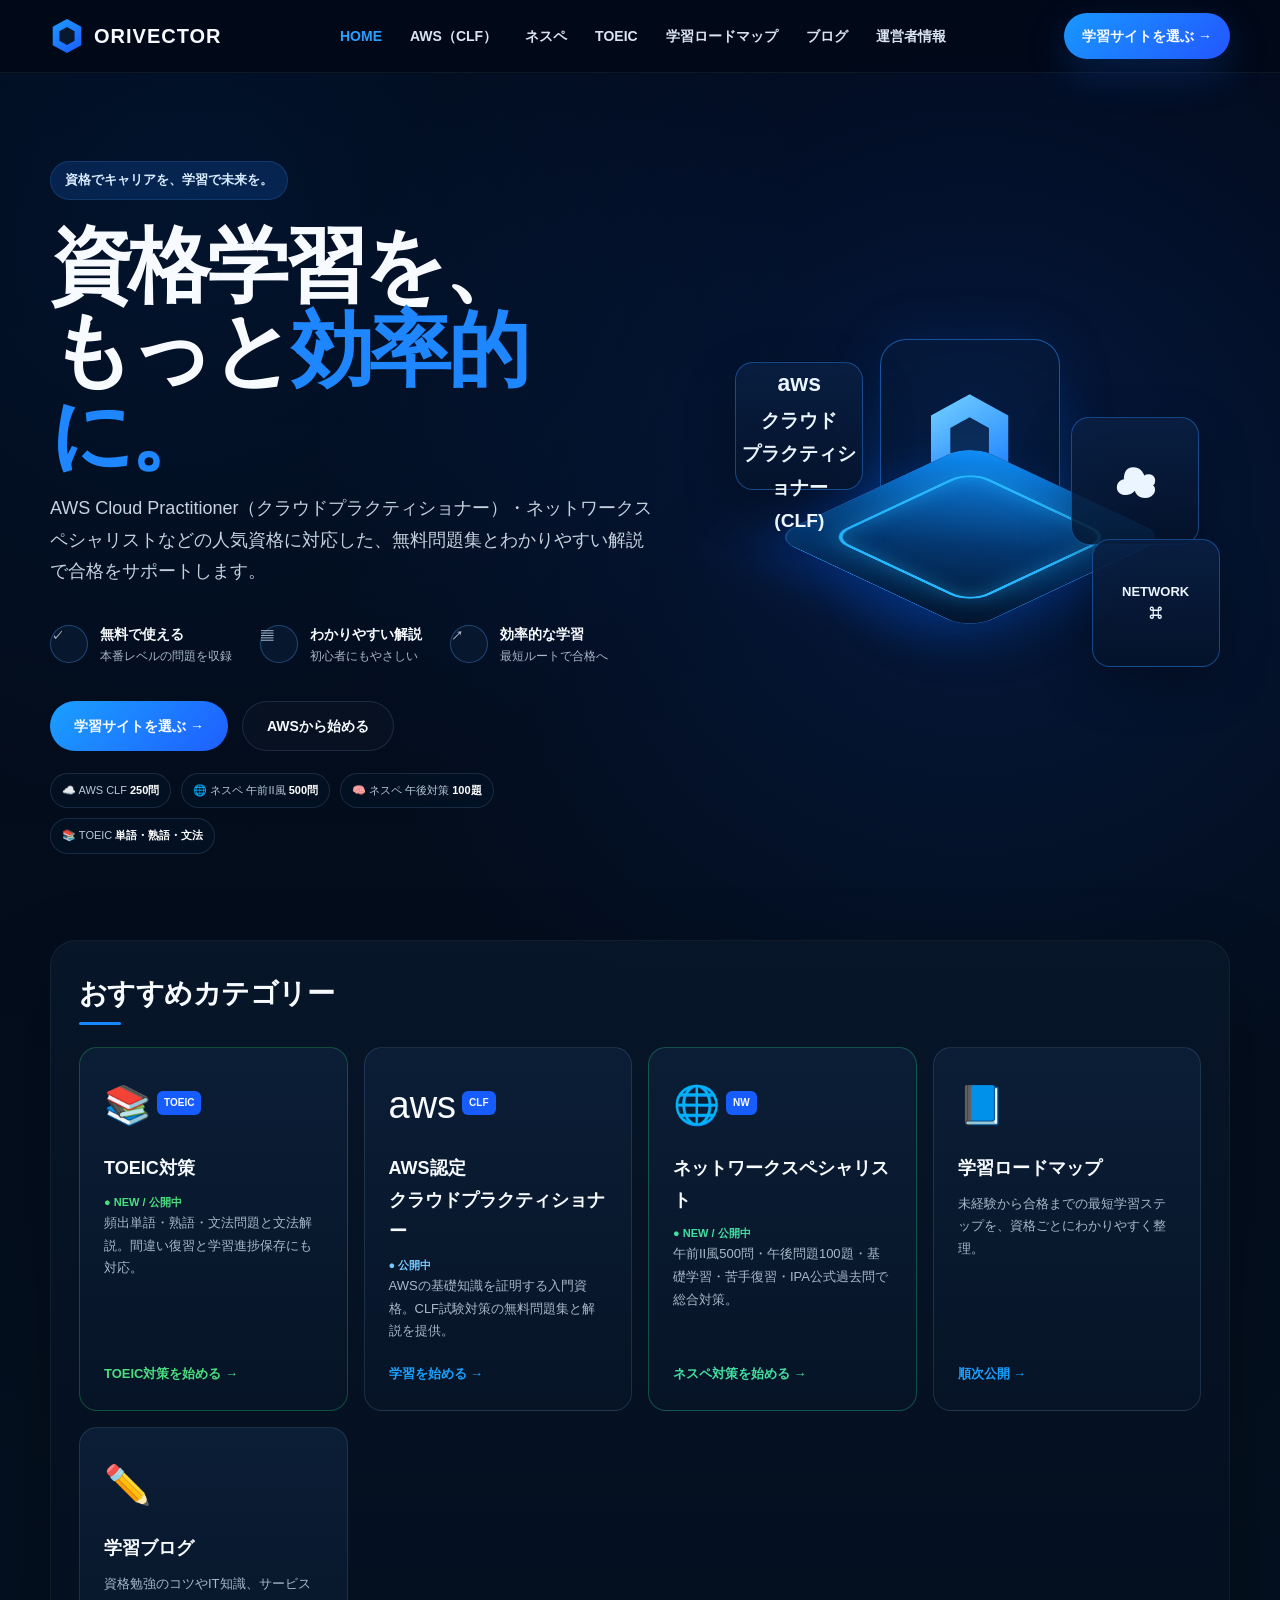
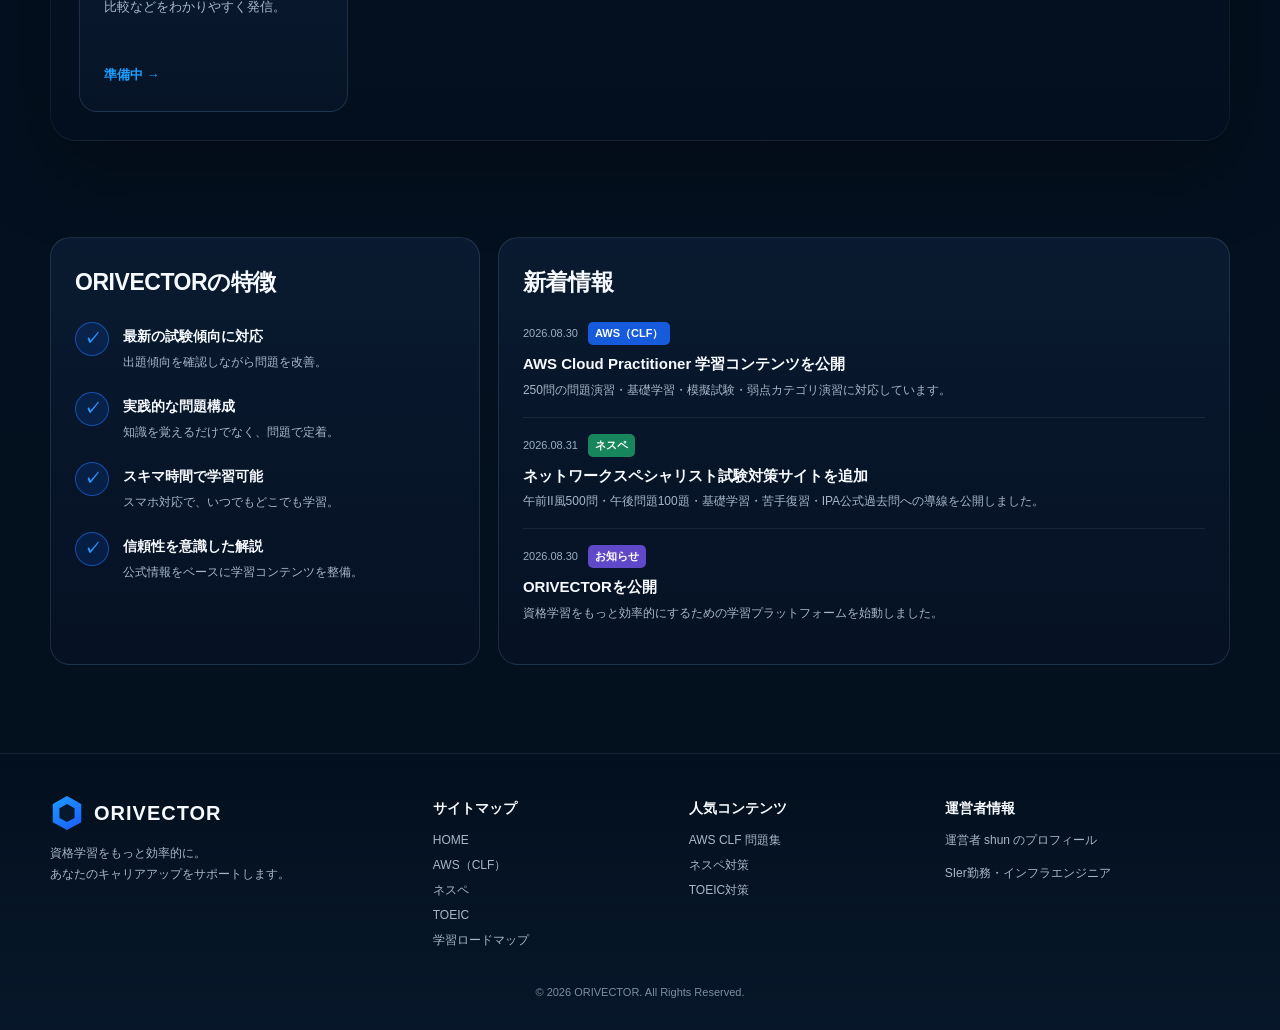
==== index.html @ beb5a583 "Link operator profile from site top" ====
<!doctype html>
<html lang="ja">
<head>
<script async src="https://pagead2.googlesyndication.com/pagead/js/adsbygoogle.js?client=ca-pub-1712701486247077" crossorigin="anonymous"></script>
  <meta charset="utf-8">
  <meta name="viewport" content="width=device-width, initial-scale=1">
  <meta name='impact-site-verification' value='28af85ef-9382-48ad-ba12-db7d2229e88a'>

  <title>ORIVECTOR｜AWS・ネスペ・TOEICの無料問題集・資格学習</title>
  <meta name="description" content="ORIVECTOR（オリベクター）は、AWS Cloud Practitioner、ネットワークスペシャリスト（ネスペ）、TOEICを無料問題集・基礎解説・復習機能で学べる資格学習サイトです。">
  <link rel="canonical" href="https://orivector.jp/">
  <meta name="robots" content="index,follow,max-image-preview:large">
  <meta name="theme-color" content="#020817">

  <meta property="og:type" content="website">
  <meta property="og:locale" content="ja_JP">
  <meta property="og:site_name" content="ORIVECTOR">
  <meta property="og:title" content="ORIVECTOR｜AWS・ネスペ・TOEICの無料問題集・資格学習">
  <meta property="og:description" content="AWS Cloud Practitioner・ネットワークスペシャリスト・TOEICを無料問題集と解説で学べる資格学習サイト。">
  <meta property="og:url" content="https://orivector.jp/">
  <meta name="twitter:card" content="summary">

  <script type="application/ld+json">
  {
    "@context":"https://schema.org",
    "@type":"WebSite",
    "name":"ORIVECTOR",
    "alternateName":"オリベクター",
    "url":"https://orivector.jp/",
    "description":"AWS Cloud Practitioner・ネットワークスペシャリスト・TOEICを無料で学べる資格学習サイト。",
    "inLanguage":"ja-JP"
  }
  </script>

  <style>
    :root{
      --bg:#020817;
      --bg2:#061126;
      --panel:#081527;
      --panel2:#0b1b31;
      --line:rgba(140,180,230,.16);
      --text:#f7fbff;
      --muted:#a9b7ca;
      --blue:#1687ff;
      --blue2:#1b67ff;
      --green:#24cc8b;
      --purple:#7665ff;
      --orange:#ffae2c;
      --max:1180px;
      --r:22px;
      --shadow:0 30px 80px rgba(0,0,0,.28);
    }

    *{box-sizing:border-box}
    html{scroll-behavior:smooth}
    body{
      margin:0;
      min-height:100vh;
      font-family:-apple-system,BlinkMacSystemFont,"Segoe UI","Hiragino Sans","Yu Gothic",Meiryo,sans-serif;
      color:var(--text);
      background:
        radial-gradient(circle at 76% 18%, rgba(17,99,255,.15), transparent 28%),
        radial-gradient(circle at 15% 8%, rgba(0,126,255,.09), transparent 23%),
        linear-gradient(180deg,#020817 0%,#04101f 60%,#03101d 100%);
      line-height:1.75;
    }

    body:before{
      content:"";
      position:fixed;
      inset:0;
      pointer-events:none;
      background-image:
        linear-gradient(rgba(255,255,255,.018) 1px,transparent 1px),
        linear-gradient(90deg,rgba(255,255,255,.018) 1px,transparent 1px);
      background-size:44px 44px;
      mask-image:linear-gradient(to bottom,black,transparent 78%);
      opacity:.35;
    }

    a{color:inherit;text-decoration:none}
    .wrap{width:min(calc(100% - 36px),var(--max));margin:auto}

    header{
      position:sticky;top:0;z-index:50;
      background:rgba(2,8,23,.78);
      backdrop-filter:blur(16px);
      border-bottom:1px solid rgba(255,255,255,.055);
    }
    .nav{height:72px;display:flex;align-items:center;justify-content:space-between;gap:24px}
    .brand{display:flex;align-items:center;gap:10px;font-size:20px;font-weight:900;letter-spacing:.05em}
    .logo{
      width:34px;height:34px;border-radius:10px;
      background:linear-gradient(145deg,#1d9fff,#1c58ff);
      clip-path:polygon(50% 0,92% 23%,92% 77%,50% 100%,8% 77%,8% 23%);
      position:relative;
      box-shadow:0 0 28px rgba(28,104,255,.45);
    }
    .logo:after{
      content:"";
      position:absolute;inset:8px;
      background:#07182f;
      clip-path:inherit;
    }
    .navlinks{display:flex;gap:28px;align-items:center;font-size:14px;font-weight:700;color:#d9e4f1}
    .navlinks a.active{color:#29a0ff}
    .top-cta{
      padding:11px 18px;border-radius:999px;font-weight:800;font-size:14px;
      background:linear-gradient(135deg,#1898ff,#2356ff);
      box-shadow:0 14px 40px rgba(22,112,255,.22)
    }

    .hero{padding:88px 0 68px}
    .hero-grid{display:grid;grid-template-columns:1.08fr .92fr;gap:48px;align-items:center}
    .pill{
      display:inline-flex;align-items:center;gap:8px;
      padding:7px 14px;border-radius:999px;
      background:rgba(18,93,192,.25);
      border:1px solid rgba(70,155,255,.18);
      color:#d8ebff;font-size:13px;font-weight:800
    }
    h1{
      margin:24px 0 16px;
      font-size:clamp(48px,7.4vw,82px);
      line-height:1.03;
      letter-spacing:-.045em;
      max-width:760px
    }
    .accent{color:#1e86ff}
    .hero p{font-size:18px;color:#c7d2df;max-width:720px;margin:0}
    .benefits{display:flex;gap:28px;margin-top:34px;flex-wrap:wrap}
    .benefit{display:flex;align-items:center;gap:12px}
    .round{
      width:38px;height:38px;border-radius:50%;
      display:grid;place-items:center;
      border:1px solid rgba(80,160,255,.35);
      background:#07172d;color:#62afff;font-weight:900
    }
    .benefit strong{display:block;font-size:14px}
    .benefit span{display:block;font-size:12px;color:var(--muted)}
    .actions{display:flex;gap:14px;margin-top:34px;flex-wrap:wrap}
    .btn{
      min-height:50px;padding:0 24px;border-radius:999px;
      display:inline-flex;align-items:center;justify-content:center;
      font-weight:900;font-size:14px;border:1px solid var(--line)
    }
    .btn.primary{background:linear-gradient(135deg,#1aa0ff,#1f5eff);border:none}
    .btn.secondary{background:rgba(255,255,255,.02)}

    .visual{position:relative;min-height:480px}
    .glow{
      position:absolute;inset:18% 10% 16%;
      background:radial-gradient(circle,rgba(0,111,255,.26),transparent 64%);
      filter:blur(12px)
    }
    .platform{
      position:absolute;left:50%;bottom:70px;transform:translateX(-50%) rotateX(62deg) rotateZ(45deg);
      width:280px;height:280px;border-radius:32px;
      background:linear-gradient(145deg,#0f92ff,#043770 55%,#031228);
      box-shadow:0 35px 80px rgba(0,93,255,.28);
      border:1px solid rgba(65,151,255,.5)
    }
    .platform:after{
      content:"";position:absolute;inset:38px;border:4px solid #26b7ff;border-radius:28px;
      box-shadow:inset 0 0 30px rgba(38,183,255,.35),0 0 34px rgba(38,183,255,.35)
    }
    .cube{
      position:absolute;left:50%;top:72px;transform:translateX(-50%);
      width:180px;height:210px;border-radius:26px;
      border:1px solid rgba(44,139,255,.55);
      background:linear-gradient(180deg,rgba(7,32,70,.42),rgba(3,13,30,.7));
      box-shadow:0 0 60px rgba(0,112,255,.12)
    }
    .cube .logo-big{
      width:92px;height:92px;position:absolute;left:50%;top:54px;transform:translateX(-50%);
      clip-path:polygon(50% 0,92% 23%,92% 77%,50% 100%,8% 77%,8% 23%);
      background:linear-gradient(145deg,#78d5ff,#1478ff)
    }
    .cube .logo-big:after{
      content:"";position:absolute;inset:23px;background:#0a2b57;clip-path:inherit
    }
    .float-card{
      position:absolute;width:128px;height:128px;border-radius:18px;
      border:1px solid rgba(45,140,255,.42);
      background:linear-gradient(180deg,rgba(9,31,66,.9),rgba(5,19,42,.82));
      display:grid;place-items:center;text-align:center;
      box-shadow:0 18px 50px rgba(0,0,0,.25);
      font-weight:800;color:#eaf5ff
    }
    .aws-card{left:5%;top:95px;font-size:23px}
    .network-card{right:2%;bottom:80px;font-size:13px}
    .cloud-card{right:6%;top:150px;font-size:42px}

    .section{padding:18px 0 78px}
    .section-panel{
      border:1px solid rgba(255,255,255,.055);
      border-radius:26px;
      background:linear-gradient(180deg,rgba(8,22,42,.92),rgba(4,15,30,.9));
      padding:28px;
      box-shadow:var(--shadow)
    }
    .section h2{font-size:28px;margin:0 0 22px;letter-spacing:-.02em}
    .underline{width:42px;height:3px;background:var(--blue);border-radius:2px;margin-top:4px}

    .cards{display:grid;grid-template-columns:repeat(4,1fr);gap:16px}
    .card{
      min-height:285px;padding:24px;border-radius:18px;
      border:1px solid rgba(140,180,230,.16);
      background:linear-gradient(180deg,rgba(12,31,56,.93),rgba(7,20,39,.93));
      display:flex;flex-direction:column;
      transition:.22s ease;
    }
    .card:hover{transform:translateY(-5px);border-color:rgba(61,150,255,.42)}
    .icon{font-size:38px;min-height:58px;display:flex;align-items:center}
    .card h3{font-size:18px;margin:15px 0 8px}
    .card p{color:var(--muted);font-size:13px;margin:0}
    .card .link{margin-top:auto;padding-top:20px;color:#1aa0ff;font-weight:800;font-size:13px}


    .release-strip{display:flex;gap:10px;flex-wrap:wrap;margin-top:22px}
    .release-strip span{padding:7px 11px;border:1px solid var(--line);border-radius:999px;background:rgba(4,18,38,.72);font-size:11px;color:#b9c8da}
    .release-strip b{color:#fff}
    .nespe-live{border-color:rgba(36,204,139,.32)}
    .nespe-live:hover{border-color:rgba(36,204,139,.7);box-shadow:0 18px 48px rgba(36,204,139,.08)}
    .nespe-live .link{color:#43dfa1}
    .nespe-badge{background:#18865d}
    .toeic-live{border-color:rgba(34,197,94,.32)}
    .toeic-live:hover{border-color:rgba(34,197,94,.72);box-shadow:0 18px 48px rgba(34,197,94,.08)}
    .toeic-live .link{color:#4ade80}
    .toeic-badge{background:#168a45}

    .badge{
      display:inline-flex;margin-left:6px;transform:translateY(-2px);
      padding:3px 7px;border-radius:6px;background:#175cff;
      font-size:10px;font-weight:900
    }

    .lower{display:grid;grid-template-columns:.74fr 1.26fr;gap:18px}
    .feature-box,.news-box{
      border:1px solid rgba(140,180,230,.16);
      border-radius:20px;
      background:linear-gradient(180deg,rgba(10,27,50,.94),rgba(6,18,36,.95));
      padding:24px
    }
    .feature-box h2,.news-box h2{font-size:23px;margin:0 0 20px}
    .feature{display:flex;gap:14px;margin:19px 0}
    .check{
      width:34px;height:34px;border-radius:50%;flex:0 0 auto;
      display:grid;place-items:center;
      border:1px solid rgba(37,117,255,.55);
      background:rgba(16,87,202,.18);color:#2b94ff;font-weight:900
    }
    .feature strong{font-size:14px}
    .feature p{margin:2px 0 0;color:var(--muted);font-size:12px}
    .news{padding:16px 0;border-top:1px solid rgba(255,255,255,.075)}
    .news:first-of-type{border-top:none;padding-top:0}
    .news-meta{display:flex;gap:10px;align-items:center;color:#9cafc4;font-size:11px}
    .news-tag{padding:2px 7px;border-radius:5px;background:#165bdc;color:white;font-weight:800}
    .news h3{font-size:15px;margin:6px 0 2px}
    .news p{font-size:12px;color:var(--muted);margin:0}

    footer{
      margin-top:10px;padding:42px 0 28px;
      border-top:1px solid rgba(255,255,255,.06);
      background:linear-gradient(180deg,rgba(4,15,30,.15),rgba(8,25,46,.72))
    }
    .footer-grid{display:grid;grid-template-columns:1.1fr .7fr .7fr .9fr;gap:34px}
    footer h4{margin:0 0 10px;font-size:14px}
    footer p,footer a{color:#aab7c8;font-size:12px}
    footer a{display:block;margin:4px 0}
    .copyright{text-align:center;margin-top:28px;color:#7e8ea3;font-size:11px}

    @media(max-width:980px){
      .navlinks{display:none}
      .hero-grid{grid-template-columns:1fr}
      .visual{min-height:390px}
      .cards{grid-template-columns:repeat(2,1fr)}
      .lower{grid-template-columns:1fr}
      .footer-grid{grid-template-columns:repeat(2,1fr)}
    }
    @media(max-width:640px){
      .wrap{width:min(calc(100% - 22px),var(--max))}
      .top-cta{display:none}
      .hero{padding-top:56px}
      h1{font-size:46px}
      .hero p{font-size:16px}
      .benefits{display:grid;grid-template-columns:1fr 1fr;gap:16px}
      .visual{min-height:330px}
      .platform{width:220px;height:220px;bottom:55px}
      .cube{width:150px;height:176px;top:54px}
      .float-card{width:96px;height:96px}
      .aws-card{left:0;top:76px;font-size:18px}
      .cloud-card{right:0;top:115px;font-size:32px}
      .network-card{right:0;bottom:52px;font-size:11px}
      .section-panel{padding:20px}
      .cards{grid-template-columns:1fr}
      .card{min-height:235px}
      .footer-grid{grid-template-columns:1fr}
    }
  </style>
</head>
<body>
<header>
  <div class="wrap nav">
    <a href="/" class="brand"><span class="logo"></span><span>ORIVECTOR</span></a>
    <nav class="navlinks">
      <a class="active" href="/">HOME</a>
      <a href="/aws-study/">AWS（CLF）</a>
      <a href="/network-specialist-study/">ネスペ</a>
      <a href="/toeic-study/">TOEIC</a>
      <a href="#roadmap">学習ロードマップ</a>
      <a href="#blog">ブログ</a>
      <a href="/about/">運営者情報</a>
    </nav>
    <a class="top-cta" href="#categories">学習サイトを選ぶ →</a>
  </div>
</header>

<main>
  <section class="hero">
    <div class="wrap hero-grid">
      <div>
        <span class="pill">資格でキャリアを、学習で未来を。</span>
        <h1>資格学習を、<br>もっと<span class="accent">効率的に。</span></h1>
        <p>AWS Cloud Practitioner（クラウドプラクティショナー）・ネットワークスペシャリストなどの人気資格に対応した、無料問題集とわかりやすい解説で合格をサポートします。</p>

        <div class="benefits">
          <div class="benefit"><span class="round">✓</span><div><strong>無料で使える</strong><span>本番レベルの問題を収録</span></div></div>
          <div class="benefit"><span class="round">▤</span><div><strong>わかりやすい解説</strong><span>初心者にもやさしい</span></div></div>
          <div class="benefit"><span class="round">↗</span><div><strong>効率的な学習</strong><span>最短ルートで合格へ</span></div></div>
        </div>

        <div class="actions">
          <a class="btn primary" href="#categories">学習サイトを選ぶ →</a>
          <a class="btn secondary" href="/aws-study/">AWSから始める</a>
        </div>

        <div class="release-strip">
          <span>☁️ AWS CLF <b>250問</b></span>
          <span>🌐 ネスペ 午前II風 <b>500問</b></span>
          <span>🧠 ネスペ 午後対策 <b>100題</b></span>
          <span>📚 TOEIC <b>単語・熟語・文法</b></span>
        </div>
      </div>

      <div class="visual" aria-hidden="true">
        <div class="glow"></div>
        <div class="cube"><span class="logo-big"></span></div>
        <div class="platform"></div>
        <div class="float-card aws-card">aws<br><small>クラウド<br>プラクティショナー<br>(CLF)</small></div>
        <div class="float-card cloud-card">☁</div>
        <div class="float-card network-card">NETWORK<br>⌘</div>
      </div>
    </div>
  </section>

  <section class="section" id="categories">
    <div class="wrap section-panel">
      <h2>おすすめカテゴリー<div class="underline"></div></h2>
      <div class="cards">
        <a class="card toeic-live" href="/toeic-study/">
          <div class="icon">📚 <span class="badge toeic-badge">TOEIC</span></div>
          <h3>TOEIC対策</h3><span style="font-size:11px;color:#4ade80;font-weight:800">● NEW / 公開中</span>
          <p>頻出単語・熟語・文法問題と文法解説。間違い復習と学習進捗保存にも対応。</p>
          <span class="link">TOEIC対策を始める →</span>
        </a>

        <a class="card" href="/aws-study/">
          <div class="icon">aws <span class="badge">CLF</span></div>
          <h3>AWS認定<br>クラウドプラクティショナー</h3><span style="font-size:11px;color:#75c9ff;font-weight:800">● 公開中</span>
          <p>AWSの基礎知識を証明する入門資格。CLF試験対策の無料問題集と解説を提供。</p>
          <span class="link">学習を始める →</span>
        </a>

        <a class="card nespe-live" href="/network-specialist-study/">
          <div class="icon">🌐 <span class="badge nespe-badge">NW</span></div>
          <h3>ネットワークスペシャリスト</h3><span style="font-size:11px;color:#43dfa1;font-weight:800">● NEW / 公開中</span>
          <p>午前II風500問・午後問題100題・基礎学習・苦手復習・IPA公式過去問で総合対策。</p>
          <span class="link">ネスペ対策を始める →</span>
        </a>

        <div class="card" id="roadmap">
          <div class="icon">📘</div>
          <h3>学習ロードマップ</h3>
          <p>未経験から合格までの最短学習ステップを、資格ごとにわかりやすく整理。</p>
          <span class="link">順次公開 →</span>
        </div>

        <div class="card" id="blog">
          <div class="icon">✏️</div>
          <h3>学習ブログ</h3>
          <p>資格勉強のコツやIT知識、サービス比較などをわかりやすく発信。</p>
          <span class="link">準備中 →</span>
        </div>
      </div>
    </div>
  </section>

  <section class="section">
    <div class="wrap lower">
      <div class="feature-box">
        <h2>ORIVECTORの特徴</h2>
        <div class="feature"><span class="check">✓</span><div><strong>最新の試験傾向に対応</strong><p>出題傾向を確認しながら問題を改善。</p></div></div>
        <div class="feature"><span class="check">✓</span><div><strong>実践的な問題構成</strong><p>知識を覚えるだけでなく、問題で定着。</p></div></div>
        <div class="feature"><span class="check">✓</span><div><strong>スキマ時間で学習可能</strong><p>スマホ対応で、いつでもどこでも学習。</p></div></div>
        <div class="feature"><span class="check">✓</span><div><strong>信頼性を意識した解説</strong><p>公式情報をベースに学習コンテンツを整備。</p></div></div>
      </div>

      <div class="news-box">
        <h2>新着情報</h2>
        <div class="news">
          <div class="news-meta"><span>2026.08.30</span><span class="news-tag">AWS（CLF）</span></div>
          <h3>AWS Cloud Practitioner 学習コンテンツを公開</h3>
          <p>250問の問題演習・基礎学習・模擬試験・弱点カテゴリ演習に対応しています。</p>
        </div>
        <div class="news">
          <div class="news-meta"><span>2026.08.31</span><span class="news-tag" style="background:#18865d">ネスペ</span></div>
          <h3>ネットワークスペシャリスト試験対策サイトを追加</h3>
          <p>午前II風500問・午後問題100題・基礎学習・苦手復習・IPA公式過去問への導線を公開しました。</p>
        </div>
        <div class="news">
          <div class="news-meta"><span>2026.08.30</span><span class="news-tag" style="background:#6049c8">お知らせ</span></div>
          <h3>ORIVECTORを公開</h3>
          <p>資格学習をもっと効率的にするための学習プラットフォームを始動しました。</p>
        </div>
      </div>
    </div>
  </section>
</main>

<footer id="about">
  <div class="wrap">
    <div class="footer-grid">
      <div>
        <div class="brand"><span class="logo"></span><span>ORIVECTOR</span></div>
        <p>資格学習をもっと効率的に。<br>あなたのキャリアアップをサポートします。</p>
      </div>
      <div>
        <h4>サイトマップ</h4>
        <a href="/">HOME</a><a href="/aws-study/">AWS（CLF）</a><a href="/network-specialist-study/">ネスペ</a><a href="/toeic-study/">TOEIC</a><a href="#roadmap">学習ロードマップ</a>
      </div>
      <div>
        <h4>人気コンテンツ</h4>
        <a href="/aws-study/">AWS CLF 問題集</a>
        <a href="/network-specialist-study/">ネスペ対策</a>
        <a href="/toeic-study/">TOEIC対策</a>
      </div>
      <div>
        <h4>運営者情報</h4>
        <a href="/about/">運営者 shun のプロフィール</a>
        <p>SIer勤務・インフラエンジニア</p>
      </div>
    </div>
    <div class="copyright">© 2026 ORIVECTOR. All Rights Reserved.</div>
  </div>
</footer>
</body>
</html>
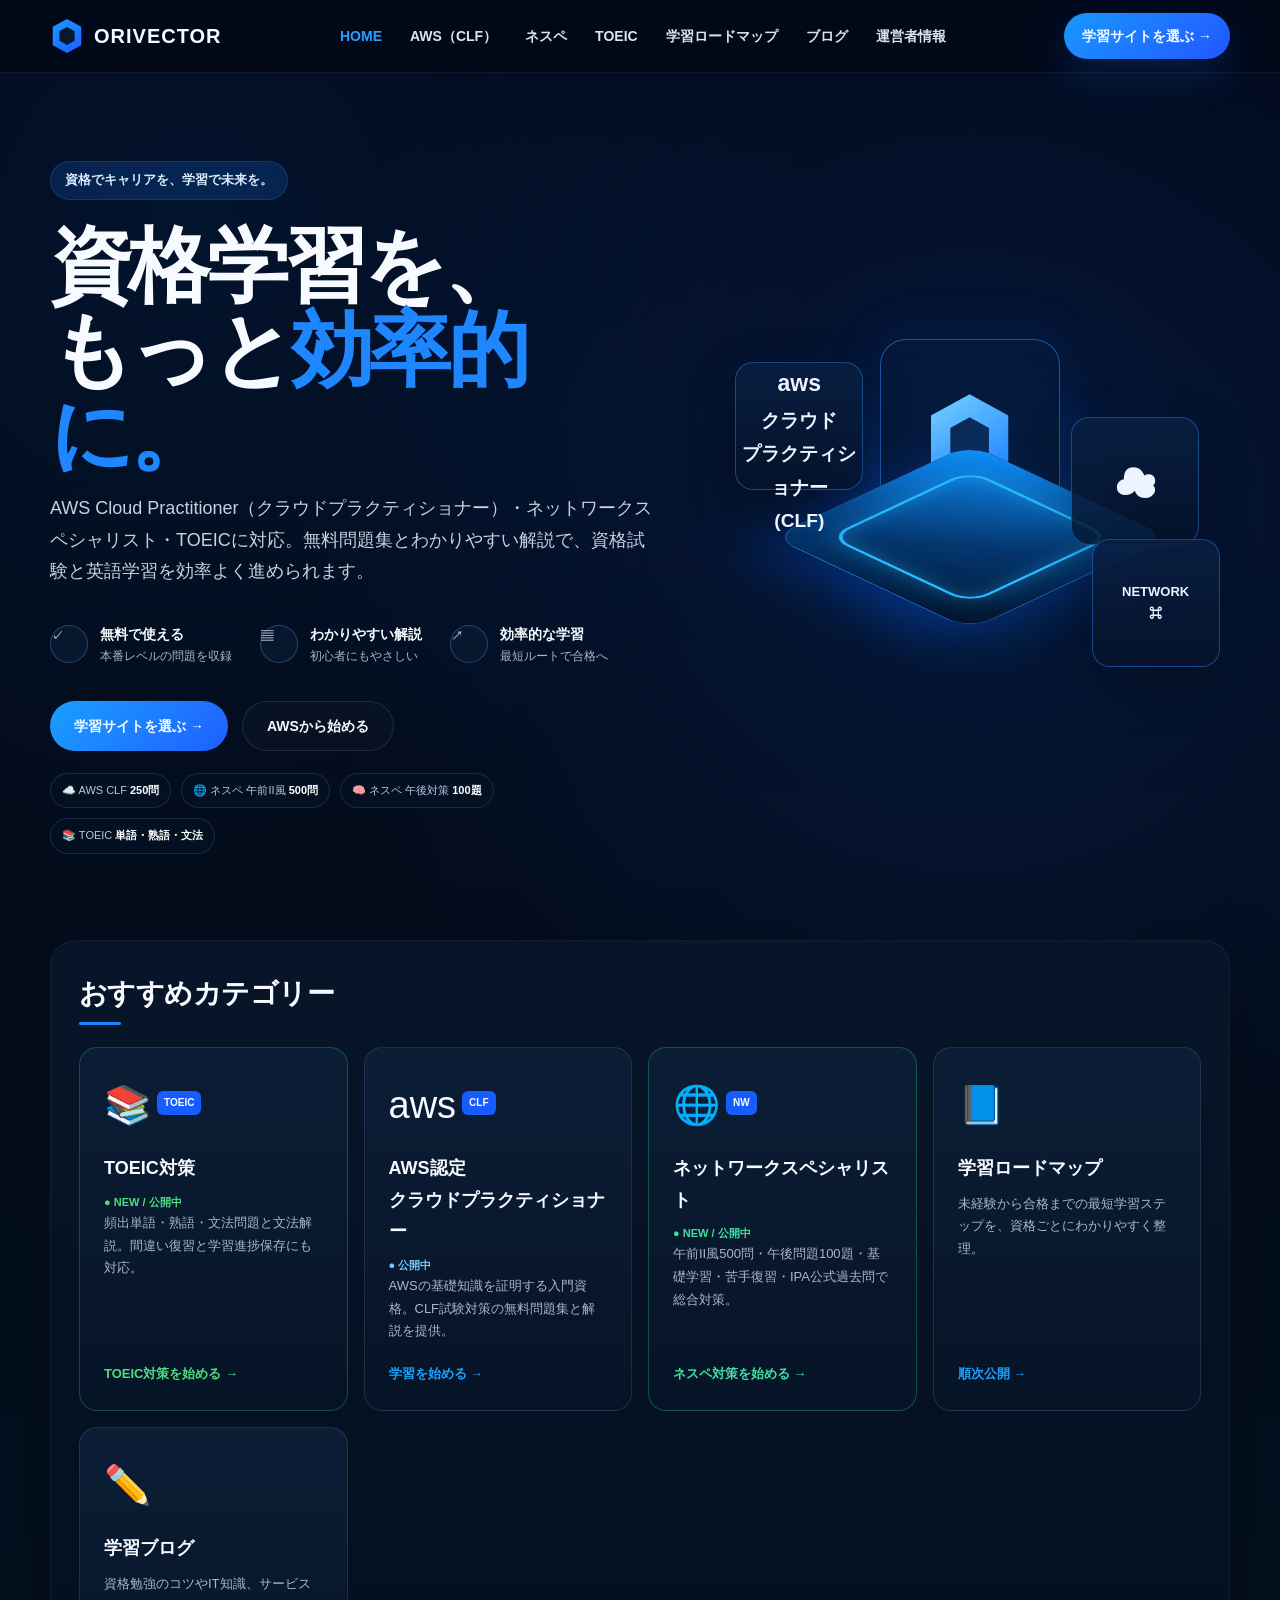
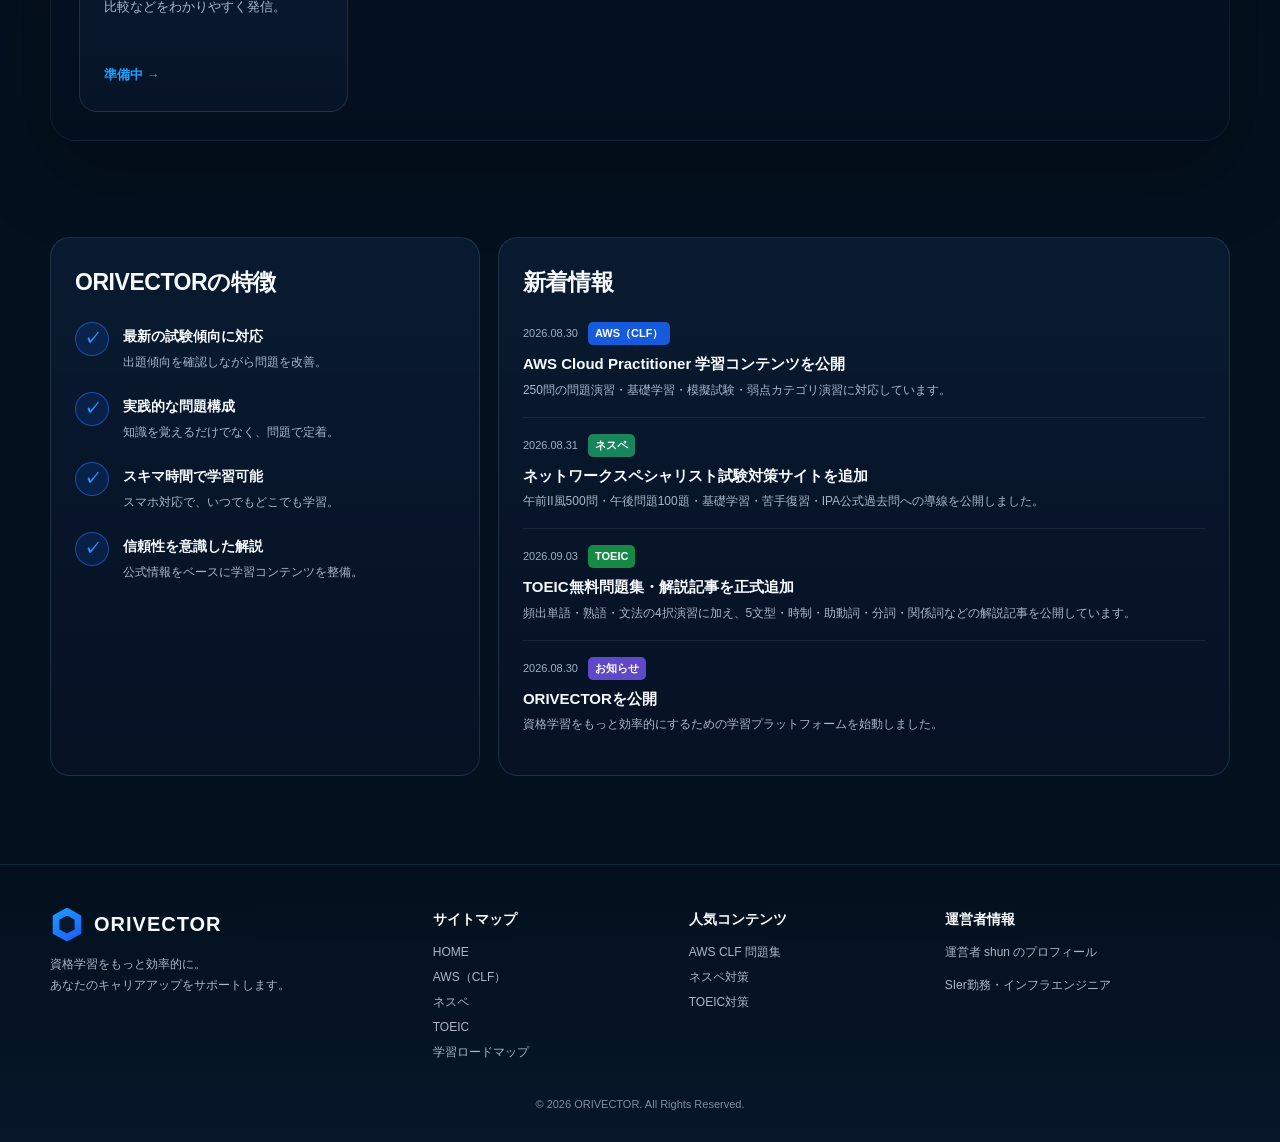
==== commit 24e1b5e6: "Promote TOEIC on ORIVECTOR homepage" ====
--- a/index.html
+++ b/index.html
@@ -2,7 +2,8 @@
 <html lang="ja">
 <head>
 <script async src="https://pagead2.googlesyndication.com/pagead/js/adsbygoogle.js?client=ca-pub-1712701486247077" crossorigin="anonymous"></script>
-  <meta charset="utf-8">
+
+<meta charset="utf-8">
   <meta name="viewport" content="width=device-width, initial-scale=1">
   <meta name='impact-site-verification' value='28af85ef-9382-48ad-ba12-db7d2229e88a'>
 
@@ -322,7 +323,7 @@
       <div>
         <span class="pill">資格でキャリアを、学習で未来を。</span>
         <h1>資格学習を、<br>もっと<span class="accent">効率的に。</span></h1>
-        <p>AWS Cloud Practitioner（クラウドプラクティショナー）・ネットワークスペシャリストなどの人気資格に対応した、無料問題集とわかりやすい解説で合格をサポートします。</p>
+        <p>AWS Cloud Practitioner（クラウドプラクティショナー）・ネットワークスペシャリスト・TOEICに対応。無料問題集とわかりやすい解説で、資格試験と英語学習を効率よく進められます。</p>
 
         <div class="benefits">
           <div class="benefit"><span class="round">✓</span><div><strong>無料で使える</strong><span>本番レベルの問題を収録</span></div></div>
@@ -419,6 +420,11 @@
           <p>午前II風500問・午後問題100題・基礎学習・苦手復習・IPA公式過去問への導線を公開しました。</p>
         </div>
         <div class="news">
+          <div class="news-meta"><span>2026.09.03</span><span class="news-tag" style="background:#168a45">TOEIC</span></div>
+          <h3>TOEIC無料問題集・解説記事を正式追加</h3>
+          <p>頻出単語・熟語・文法の4択演習に加え、5文型・時制・助動詞・分詞・関係詞などの解説記事を公開しています。</p>
+        </div>
+        <div class="news">
           <div class="news-meta"><span>2026.08.30</span><span class="news-tag" style="background:#6049c8">お知らせ</span></div>
           <h3>ORIVECTORを公開</h3>
           <p>資格学習をもっと効率的にするための学習プラットフォームを始動しました。</p>
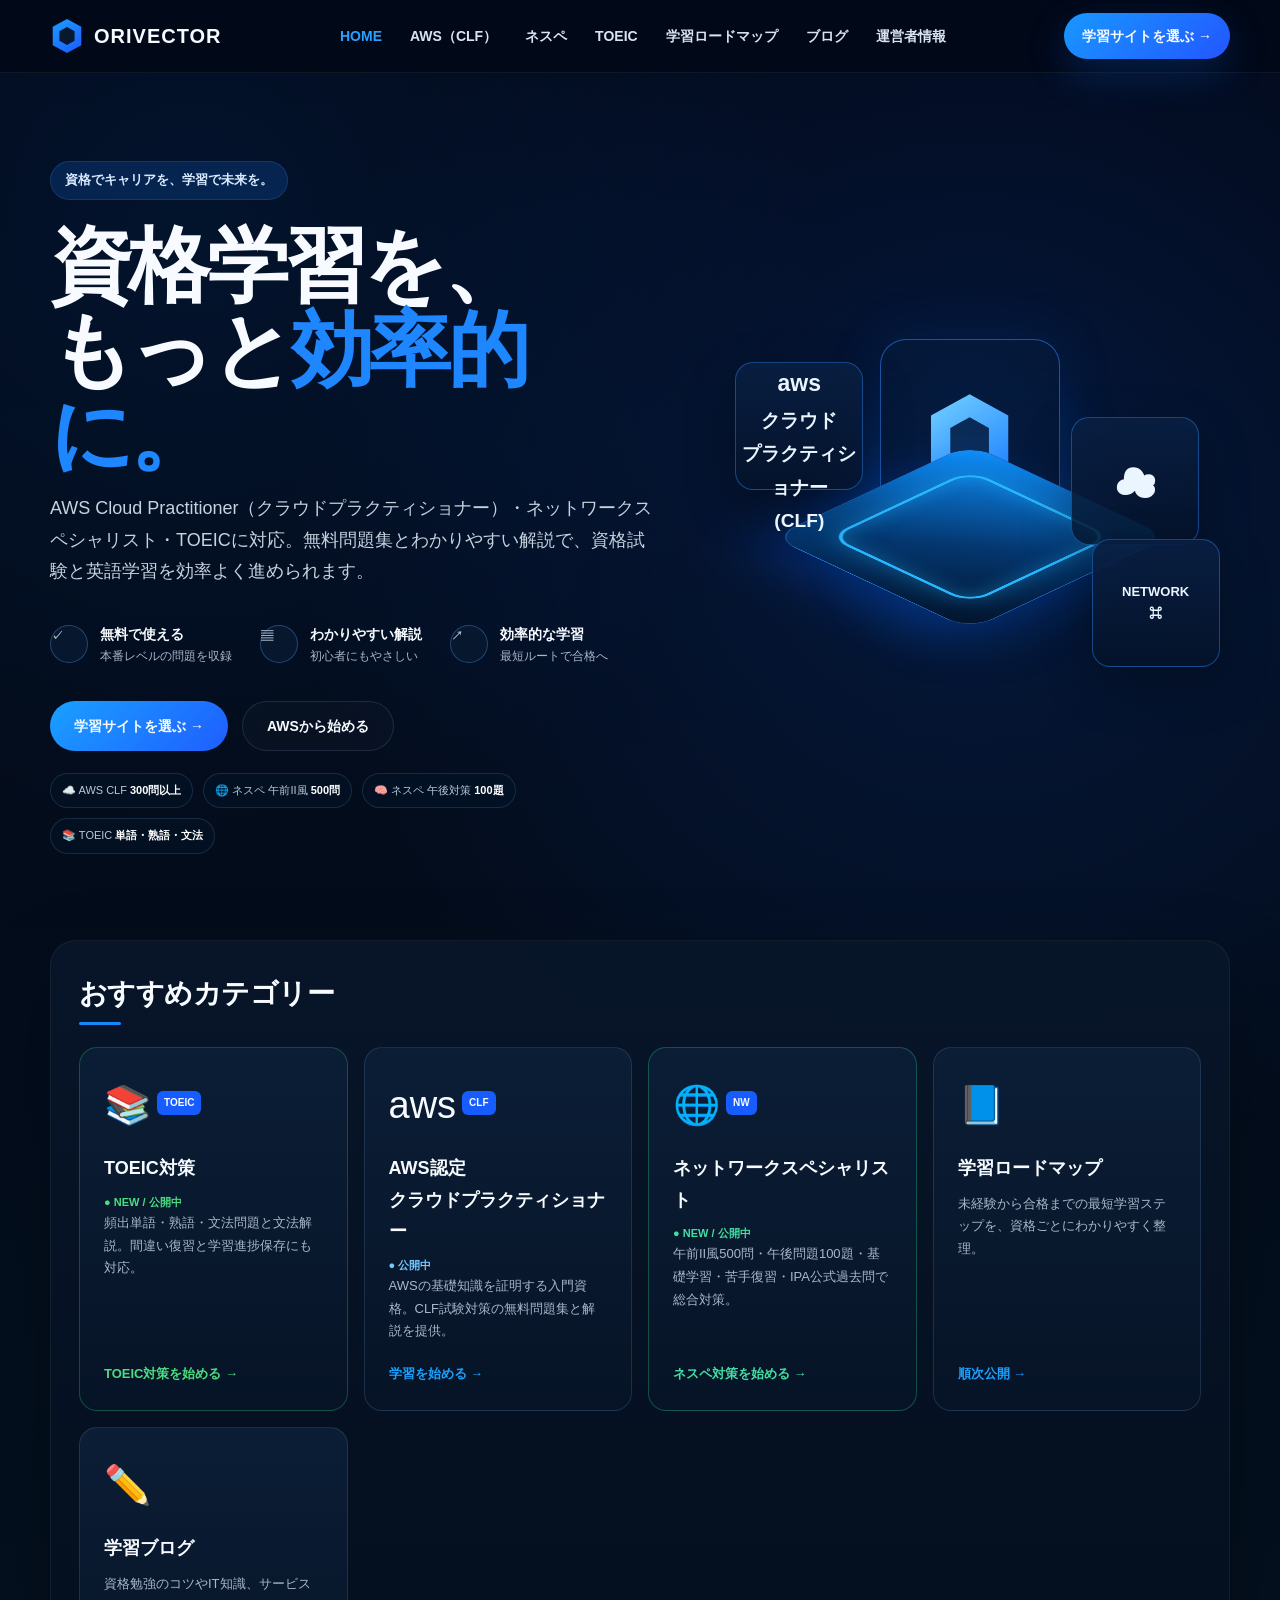
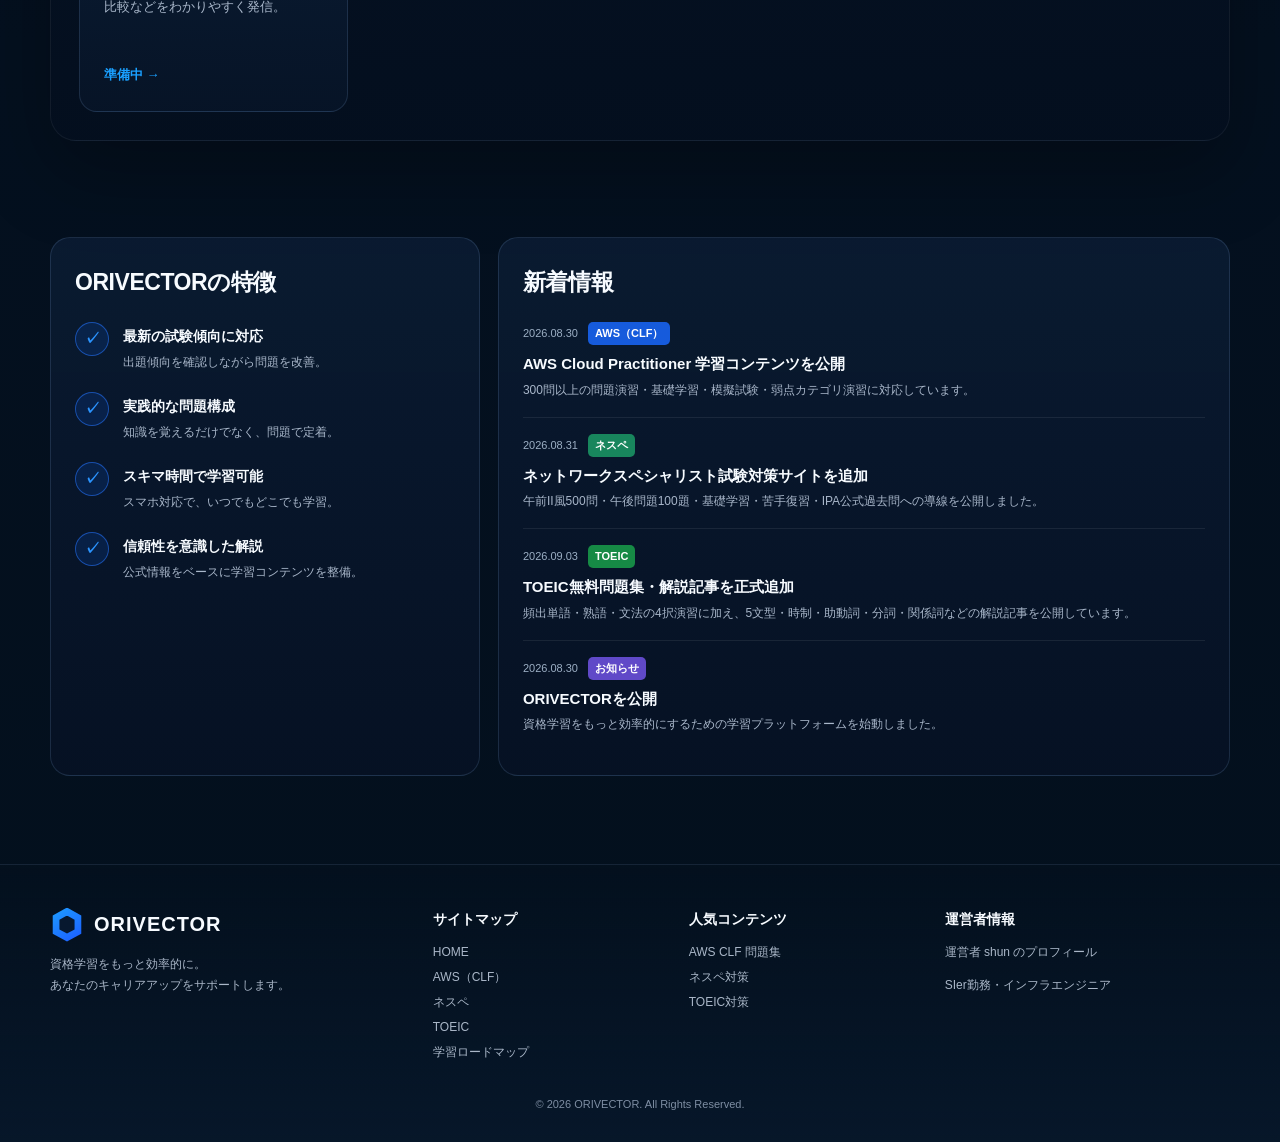
==== commit dc54f58b: "Split ORIVECTOR homepage CSS and normalize AWS question count" ====
--- a/index.html
+++ b/index.html
@@ -2,303 +2,31 @@
 <html lang="ja">
 <head>
 <script async src="https://pagead2.googlesyndication.com/pagead/js/adsbygoogle.js?client=ca-pub-1712701486247077" crossorigin="anonymous"></script>
-
 <meta charset="utf-8">
-  <meta name="viewport" content="width=device-width, initial-scale=1">
-  <meta name='impact-site-verification' value='28af85ef-9382-48ad-ba12-db7d2229e88a'>
-
-  <title>ORIVECTOR｜AWS・ネスペ・TOEICの無料問題集・資格学習</title>
-  <meta name="description" content="ORIVECTOR（オリベクター）は、AWS Cloud Practitioner、ネットワークスペシャリスト（ネスペ）、TOEICを無料問題集・基礎解説・復習機能で学べる資格学習サイトです。">
-  <link rel="canonical" href="https://orivector.jp/">
-  <meta name="robots" content="index,follow,max-image-preview:large">
-  <meta name="theme-color" content="#020817">
-
-  <meta property="og:type" content="website">
-  <meta property="og:locale" content="ja_JP">
-  <meta property="og:site_name" content="ORIVECTOR">
-  <meta property="og:title" content="ORIVECTOR｜AWS・ネスペ・TOEICの無料問題集・資格学習">
-  <meta property="og:description" content="AWS Cloud Practitioner・ネットワークスペシャリスト・TOEICを無料問題集と解説で学べる資格学習サイト。">
-  <meta property="og:url" content="https://orivector.jp/">
-  <meta name="twitter:card" content="summary">
-
-  <script type="application/ld+json">
-  {
-    "@context":"https://schema.org",
-    "@type":"WebSite",
-    "name":"ORIVECTOR",
-    "alternateName":"オリベクター",
-    "url":"https://orivector.jp/",
-    "description":"AWS Cloud Practitioner・ネットワークスペシャリスト・TOEICを無料で学べる資格学習サイト。",
-    "inLanguage":"ja-JP"
-  }
-  </script>
-
-  <style>
-    :root{
-      --bg:#020817;
-      --bg2:#061126;
-      --panel:#081527;
-      --panel2:#0b1b31;
-      --line:rgba(140,180,230,.16);
-      --text:#f7fbff;
-      --muted:#a9b7ca;
-      --blue:#1687ff;
-      --blue2:#1b67ff;
-      --green:#24cc8b;
-      --purple:#7665ff;
-      --orange:#ffae2c;
-      --max:1180px;
-      --r:22px;
-      --shadow:0 30px 80px rgba(0,0,0,.28);
-    }
-
-    *{box-sizing:border-box}
-    html{scroll-behavior:smooth}
-    body{
-      margin:0;
-      min-height:100vh;
-      font-family:-apple-system,BlinkMacSystemFont,"Segoe UI","Hiragino Sans","Yu Gothic",Meiryo,sans-serif;
-      color:var(--text);
-      background:
-        radial-gradient(circle at 76% 18%, rgba(17,99,255,.15), transparent 28%),
-        radial-gradient(circle at 15% 8%, rgba(0,126,255,.09), transparent 23%),
-        linear-gradient(180deg,#020817 0%,#04101f 60%,#03101d 100%);
-      line-height:1.75;
-    }
-
-    body:before{
-      content:"";
-      position:fixed;
-      inset:0;
-      pointer-events:none;
-      background-image:
-        linear-gradient(rgba(255,255,255,.018) 1px,transparent 1px),
-        linear-gradient(90deg,rgba(255,255,255,.018) 1px,transparent 1px);
-      background-size:44px 44px;
-      mask-image:linear-gradient(to bottom,black,transparent 78%);
-      opacity:.35;
-    }
-
-    a{color:inherit;text-decoration:none}
-    .wrap{width:min(calc(100% - 36px),var(--max));margin:auto}
-
-    header{
-      position:sticky;top:0;z-index:50;
-      background:rgba(2,8,23,.78);
-      backdrop-filter:blur(16px);
-      border-bottom:1px solid rgba(255,255,255,.055);
-    }
-    .nav{height:72px;display:flex;align-items:center;justify-content:space-between;gap:24px}
-    .brand{display:flex;align-items:center;gap:10px;font-size:20px;font-weight:900;letter-spacing:.05em}
-    .logo{
-      width:34px;height:34px;border-radius:10px;
-      background:linear-gradient(145deg,#1d9fff,#1c58ff);
-      clip-path:polygon(50% 0,92% 23%,92% 77%,50% 100%,8% 77%,8% 23%);
-      position:relative;
-      box-shadow:0 0 28px rgba(28,104,255,.45);
-    }
-    .logo:after{
-      content:"";
-      position:absolute;inset:8px;
-      background:#07182f;
-      clip-path:inherit;
-    }
-    .navlinks{display:flex;gap:28px;align-items:center;font-size:14px;font-weight:700;color:#d9e4f1}
-    .navlinks a.active{color:#29a0ff}
-    .top-cta{
-      padding:11px 18px;border-radius:999px;font-weight:800;font-size:14px;
-      background:linear-gradient(135deg,#1898ff,#2356ff);
-      box-shadow:0 14px 40px rgba(22,112,255,.22)
-    }
-
-    .hero{padding:88px 0 68px}
-    .hero-grid{display:grid;grid-template-columns:1.08fr .92fr;gap:48px;align-items:center}
-    .pill{
-      display:inline-flex;align-items:center;gap:8px;
-      padding:7px 14px;border-radius:999px;
-      background:rgba(18,93,192,.25);
-      border:1px solid rgba(70,155,255,.18);
-      color:#d8ebff;font-size:13px;font-weight:800
-    }
-    h1{
-      margin:24px 0 16px;
-      font-size:clamp(48px,7.4vw,82px);
-      line-height:1.03;
-      letter-spacing:-.045em;
-      max-width:760px
-    }
-    .accent{color:#1e86ff}
-    .hero p{font-size:18px;color:#c7d2df;max-width:720px;margin:0}
-    .benefits{display:flex;gap:28px;margin-top:34px;flex-wrap:wrap}
-    .benefit{display:flex;align-items:center;gap:12px}
-    .round{
-      width:38px;height:38px;border-radius:50%;
-      display:grid;place-items:center;
-      border:1px solid rgba(80,160,255,.35);
-      background:#07172d;color:#62afff;font-weight:900
-    }
-    .benefit strong{display:block;font-size:14px}
-    .benefit span{display:block;font-size:12px;color:var(--muted)}
-    .actions{display:flex;gap:14px;margin-top:34px;flex-wrap:wrap}
-    .btn{
-      min-height:50px;padding:0 24px;border-radius:999px;
-      display:inline-flex;align-items:center;justify-content:center;
-      font-weight:900;font-size:14px;border:1px solid var(--line)
-    }
-    .btn.primary{background:linear-gradient(135deg,#1aa0ff,#1f5eff);border:none}
-    .btn.secondary{background:rgba(255,255,255,.02)}
-
-    .visual{position:relative;min-height:480px}
-    .glow{
-      position:absolute;inset:18% 10% 16%;
-      background:radial-gradient(circle,rgba(0,111,255,.26),transparent 64%);
-      filter:blur(12px)
-    }
-    .platform{
-      position:absolute;left:50%;bottom:70px;transform:translateX(-50%) rotateX(62deg) rotateZ(45deg);
-      width:280px;height:280px;border-radius:32px;
-      background:linear-gradient(145deg,#0f92ff,#043770 55%,#031228);
-      box-shadow:0 35px 80px rgba(0,93,255,.28);
-      border:1px solid rgba(65,151,255,.5)
-    }
-    .platform:after{
-      content:"";position:absolute;inset:38px;border:4px solid #26b7ff;border-radius:28px;
-      box-shadow:inset 0 0 30px rgba(38,183,255,.35),0 0 34px rgba(38,183,255,.35)
-    }
-    .cube{
-      position:absolute;left:50%;top:72px;transform:translateX(-50%);
-      width:180px;height:210px;border-radius:26px;
-      border:1px solid rgba(44,139,255,.55);
-      background:linear-gradient(180deg,rgba(7,32,70,.42),rgba(3,13,30,.7));
-      box-shadow:0 0 60px rgba(0,112,255,.12)
-    }
-    .cube .logo-big{
-      width:92px;height:92px;position:absolute;left:50%;top:54px;transform:translateX(-50%);
-      clip-path:polygon(50% 0,92% 23%,92% 77%,50% 100%,8% 77%,8% 23%);
-      background:linear-gradient(145deg,#78d5ff,#1478ff)
-    }
-    .cube .logo-big:after{
-      content:"";position:absolute;inset:23px;background:#0a2b57;clip-path:inherit
-    }
-    .float-card{
-      position:absolute;width:128px;height:128px;border-radius:18px;
-      border:1px solid rgba(45,140,255,.42);
-      background:linear-gradient(180deg,rgba(9,31,66,.9),rgba(5,19,42,.82));
-      display:grid;place-items:center;text-align:center;
-      box-shadow:0 18px 50px rgba(0,0,0,.25);
-      font-weight:800;color:#eaf5ff
-    }
-    .aws-card{left:5%;top:95px;font-size:23px}
-    .network-card{right:2%;bottom:80px;font-size:13px}
-    .cloud-card{right:6%;top:150px;font-size:42px}
-
-    .section{padding:18px 0 78px}
-    .section-panel{
-      border:1px solid rgba(255,255,255,.055);
-      border-radius:26px;
-      background:linear-gradient(180deg,rgba(8,22,42,.92),rgba(4,15,30,.9));
-      padding:28px;
-      box-shadow:var(--shadow)
-    }
-    .section h2{font-size:28px;margin:0 0 22px;letter-spacing:-.02em}
-    .underline{width:42px;height:3px;background:var(--blue);border-radius:2px;margin-top:4px}
-
-    .cards{display:grid;grid-template-columns:repeat(4,1fr);gap:16px}
-    .card{
-      min-height:285px;padding:24px;border-radius:18px;
-      border:1px solid rgba(140,180,230,.16);
-      background:linear-gradient(180deg,rgba(12,31,56,.93),rgba(7,20,39,.93));
-      display:flex;flex-direction:column;
-      transition:.22s ease;
-    }
-    .card:hover{transform:translateY(-5px);border-color:rgba(61,150,255,.42)}
-    .icon{font-size:38px;min-height:58px;display:flex;align-items:center}
-    .card h3{font-size:18px;margin:15px 0 8px}
-    .card p{color:var(--muted);font-size:13px;margin:0}
-    .card .link{margin-top:auto;padding-top:20px;color:#1aa0ff;font-weight:800;font-size:13px}
-
-
-    .release-strip{display:flex;gap:10px;flex-wrap:wrap;margin-top:22px}
-    .release-strip span{padding:7px 11px;border:1px solid var(--line);border-radius:999px;background:rgba(4,18,38,.72);font-size:11px;color:#b9c8da}
-    .release-strip b{color:#fff}
-    .nespe-live{border-color:rgba(36,204,139,.32)}
-    .nespe-live:hover{border-color:rgba(36,204,139,.7);box-shadow:0 18px 48px rgba(36,204,139,.08)}
-    .nespe-live .link{color:#43dfa1}
-    .nespe-badge{background:#18865d}
-    .toeic-live{border-color:rgba(34,197,94,.32)}
-    .toeic-live:hover{border-color:rgba(34,197,94,.72);box-shadow:0 18px 48px rgba(34,197,94,.08)}
-    .toeic-live .link{color:#4ade80}
-    .toeic-badge{background:#168a45}
-
-    .badge{
-      display:inline-flex;margin-left:6px;transform:translateY(-2px);
-      padding:3px 7px;border-radius:6px;background:#175cff;
-      font-size:10px;font-weight:900
-    }
-
-    .lower{display:grid;grid-template-columns:.74fr 1.26fr;gap:18px}
-    .feature-box,.news-box{
-      border:1px solid rgba(140,180,230,.16);
-      border-radius:20px;
-      background:linear-gradient(180deg,rgba(10,27,50,.94),rgba(6,18,36,.95));
-      padding:24px
-    }
-    .feature-box h2,.news-box h2{font-size:23px;margin:0 0 20px}
-    .feature{display:flex;gap:14px;margin:19px 0}
-    .check{
-      width:34px;height:34px;border-radius:50%;flex:0 0 auto;
-      display:grid;place-items:center;
-      border:1px solid rgba(37,117,255,.55);
-      background:rgba(16,87,202,.18);color:#2b94ff;font-weight:900
-    }
-    .feature strong{font-size:14px}
-    .feature p{margin:2px 0 0;color:var(--muted);font-size:12px}
-    .news{padding:16px 0;border-top:1px solid rgba(255,255,255,.075)}
-    .news:first-of-type{border-top:none;padding-top:0}
-    .news-meta{display:flex;gap:10px;align-items:center;color:#9cafc4;font-size:11px}
-    .news-tag{padding:2px 7px;border-radius:5px;background:#165bdc;color:white;font-weight:800}
-    .news h3{font-size:15px;margin:6px 0 2px}
-    .news p{font-size:12px;color:var(--muted);margin:0}
-
-    footer{
-      margin-top:10px;padding:42px 0 28px;
-      border-top:1px solid rgba(255,255,255,.06);
-      background:linear-gradient(180deg,rgba(4,15,30,.15),rgba(8,25,46,.72))
-    }
-    .footer-grid{display:grid;grid-template-columns:1.1fr .7fr .7fr .9fr;gap:34px}
-    footer h4{margin:0 0 10px;font-size:14px}
-    footer p,footer a{color:#aab7c8;font-size:12px}
-    footer a{display:block;margin:4px 0}
-    .copyright{text-align:center;margin-top:28px;color:#7e8ea3;font-size:11px}
-
-    @media(max-width:980px){
-      .navlinks{display:none}
-      .hero-grid{grid-template-columns:1fr}
-      .visual{min-height:390px}
-      .cards{grid-template-columns:repeat(2,1fr)}
-      .lower{grid-template-columns:1fr}
-      .footer-grid{grid-template-columns:repeat(2,1fr)}
-    }
-    @media(max-width:640px){
-      .wrap{width:min(calc(100% - 22px),var(--max))}
-      .top-cta{display:none}
-      .hero{padding-top:56px}
-      h1{font-size:46px}
-      .hero p{font-size:16px}
-      .benefits{display:grid;grid-template-columns:1fr 1fr;gap:16px}
-      .visual{min-height:330px}
-      .platform{width:220px;height:220px;bottom:55px}
-      .cube{width:150px;height:176px;top:54px}
-      .float-card{width:96px;height:96px}
-      .aws-card{left:0;top:76px;font-size:18px}
-      .cloud-card{right:0;top:115px;font-size:32px}
-      .network-card{right:0;bottom:52px;font-size:11px}
-      .section-panel{padding:20px}
-      .cards{grid-template-columns:1fr}
-      .card{min-height:235px}
-      .footer-grid{grid-template-columns:1fr}
-    }
-  </style>
+<meta name="viewport" content="width=device-width, initial-scale=1">
+<meta name='impact-site-verification' value='28af85ef-9382-48ad-ba12-db7d2229e88a'>
+<title>ORIVECTOR｜AWS・ネスペ・TOEICの無料問題集・資格学習</title>
+<meta name="description" content="ORIVECTOR（オリベクター）は、AWS Cloud Practitioner、ネットワークスペシャリスト（ネスペ）、TOEICを無料問題集・基礎解説・復習機能で学べる資格学習サイトです。">
+<link rel="canonical" href="https://orivector.jp/">
+<meta name="robots" content="index,follow,max-image-preview:large">
+<meta name="theme-color" content="#020817">
+<meta property="og:type" content="website">
+<meta property="og:locale" content="ja_JP">
+<meta property="og:site_name" content="ORIVECTOR">
+<meta property="og:title" content="ORIVECTOR｜AWS・ネスペ・TOEICの無料問題集・資格学習">
+<meta property="og:description" content="AWS Cloud Practitioner・ネットワークスペシャリスト・TOEICを無料問題集と解説で学べる資格学習サイト。">
+<meta property="og:url" content="https://orivector.jp/">
+<script type="application/ld+json">{"@context":"https://schema.org","@type":"WebSite","name":"ORIVECTOR","alternateName":"オリベクター","url":"https://orivector.jp/","description":"AWS Cloud Practitioner・ネットワークスペシャリスト・TOEICを無料で学べる資格学習サイト。","inLanguage":"ja-JP"}</script>
+<link rel="stylesheet" href="/assets/css/site.css?v=20260904">
+<link rel="icon" type="image/png" sizes="512x512" href="https://orivector.jp/assets/favicon-512.png">
+<link rel="icon" type="image/svg+xml" href="https://orivector.jp/assets/favicon.svg">
+<link rel="apple-touch-icon" sizes="180x180" href="https://orivector.jp/assets/apple-touch-icon.png">
+<meta property="og:image" content="https://orivector.jp/assets/og-orivector.png">
+<meta property="og:image:width" content="1200">
+<meta property="og:image:height" content="630">
+<meta property="og:image:alt" content="ORIVECTOR study guide">
+<meta name="twitter:card" content="summary_large_image">
+<meta name="twitter:image" content="https://orivector.jp/assets/og-orivector.png">
 </head>
 <body>
 <header>
@@ -316,7 +44,6 @@
     <a class="top-cta" href="#categories">学習サイトを選ぶ →</a>
   </div>
 </header>
-
 <main>
   <section class="hero">
     <div class="wrap hero-grid">
@@ -324,26 +51,22 @@
         <span class="pill">資格でキャリアを、学習で未来を。</span>
         <h1>資格学習を、<br>もっと<span class="accent">効率的に。</span></h1>
         <p>AWS Cloud Practitioner（クラウドプラクティショナー）・ネットワークスペシャリスト・TOEICに対応。無料問題集とわかりやすい解説で、資格試験と英語学習を効率よく進められます。</p>
-
         <div class="benefits">
           <div class="benefit"><span class="round">✓</span><div><strong>無料で使える</strong><span>本番レベルの問題を収録</span></div></div>
           <div class="benefit"><span class="round">▤</span><div><strong>わかりやすい解説</strong><span>初心者にもやさしい</span></div></div>
           <div class="benefit"><span class="round">↗</span><div><strong>効率的な学習</strong><span>最短ルートで合格へ</span></div></div>
         </div>
-
         <div class="actions">
           <a class="btn primary" href="#categories">学習サイトを選ぶ →</a>
           <a class="btn secondary" href="/aws-study/">AWSから始める</a>
         </div>
-
         <div class="release-strip">
-          <span>☁️ AWS CLF <b>250問</b></span>
+          <span>☁️ AWS CLF <b>300問以上</b></span>
           <span>🌐 ネスペ 午前II風 <b>500問</b></span>
           <span>🧠 ネスペ 午後対策 <b>100題</b></span>
           <span>📚 TOEIC <b>単語・熟語・文法</b></span>
         </div>
       </div>
-
       <div class="visual" aria-hidden="true">
         <div class="glow"></div>
         <div class="cube"><span class="logo-big"></span></div>
@@ -354,7 +77,6 @@
       </div>
     </div>
   </section>
-
   <section class="section" id="categories">
     <div class="wrap section-panel">
       <h2>おすすめカテゴリー<div class="underline"></div></h2>
@@ -365,28 +87,24 @@
           <p>頻出単語・熟語・文法問題と文法解説。間違い復習と学習進捗保存にも対応。</p>
           <span class="link">TOEIC対策を始める →</span>
         </a>
-
         <a class="card" href="/aws-study/">
           <div class="icon">aws <span class="badge">CLF</span></div>
           <h3>AWS認定<br>クラウドプラクティショナー</h3><span style="font-size:11px;color:#75c9ff;font-weight:800">● 公開中</span>
           <p>AWSの基礎知識を証明する入門資格。CLF試験対策の無料問題集と解説を提供。</p>
           <span class="link">学習を始める →</span>
         </a>
-
         <a class="card nespe-live" href="/network-specialist-study/">
           <div class="icon">🌐 <span class="badge nespe-badge">NW</span></div>
           <h3>ネットワークスペシャリスト</h3><span style="font-size:11px;color:#43dfa1;font-weight:800">● NEW / 公開中</span>
           <p>午前II風500問・午後問題100題・基礎学習・苦手復習・IPA公式過去問で総合対策。</p>
           <span class="link">ネスペ対策を始める →</span>
         </a>
-
         <div class="card" id="roadmap">
           <div class="icon">📘</div>
           <h3>学習ロードマップ</h3>
           <p>未経験から合格までの最短学習ステップを、資格ごとにわかりやすく整理。</p>
           <span class="link">順次公開 →</span>
         </div>
-
         <div class="card" id="blog">
           <div class="icon">✏️</div>
           <h3>学習ブログ</h3>
@@ -396,7 +114,6 @@
       </div>
     </div>
   </section>
-
   <section class="section">
     <div class="wrap lower">
       <div class="feature-box">
@@ -406,13 +123,12 @@
         <div class="feature"><span class="check">✓</span><div><strong>スキマ時間で学習可能</strong><p>スマホ対応で、いつでもどこでも学習。</p></div></div>
         <div class="feature"><span class="check">✓</span><div><strong>信頼性を意識した解説</strong><p>公式情報をベースに学習コンテンツを整備。</p></div></div>
       </div>
-
       <div class="news-box">
         <h2>新着情報</h2>
         <div class="news">
           <div class="news-meta"><span>2026.08.30</span><span class="news-tag">AWS（CLF）</span></div>
           <h3>AWS Cloud Practitioner 学習コンテンツを公開</h3>
-          <p>250問の問題演習・基礎学習・模擬試験・弱点カテゴリ演習に対応しています。</p>
+          <p>300問以上の問題演習・基礎学習・模擬試験・弱点カテゴリ演習に対応しています。</p>
         </div>
         <div class="news">
           <div class="news-meta"><span>2026.08.31</span><span class="news-tag" style="background:#18865d">ネスペ</span></div>
@@ -433,7 +149,6 @@
     </div>
   </section>
 </main>
-
 <footer id="about">
   <div class="wrap">
     <div class="footer-grid">
@@ -461,4 +176,4 @@
   </div>
 </footer>
 </body>
-</html>
+</html>
--- a/assets/css/site.css
+++ b/assets/css/site.css
@@ -0,0 +1,19 @@
+:root{--bg:#020817;--bg2:#061126;--panel:#081527;--panel2:#0b1b31;--line:rgba(140,180,230,.16);--text:#f7fbff;--muted:#a9b7ca;--blue:#1687ff;--blue2:#1b67ff;--green:#24cc8b;--purple:#7665ff;--orange:#ffae2c;--max:1180px;--r:22px;--shadow:0 30px 80px rgba(0,0,0,.28)}
+*{box-sizing:border-box}
+html{scroll-behavior:smooth}
+body{margin:0;min-height:100vh;font-family:-apple-system,BlinkMacSystemFont,"Segoe UI","Hiragino Sans","Yu Gothic",Meiryo,sans-serif;color:var(--text);background:radial-gradient(circle at 76% 18%,rgba(17,99,255,.15),transparent 28%),radial-gradient(circle at 15% 8%,rgba(0,126,255,.09),transparent 23%),linear-gradient(180deg,#020817 0%,#04101f 60%,#03101d 100%);line-height:1.75}
+body:before{content:"";position:fixed;inset:0;pointer-events:none;background-image:linear-gradient(rgba(255,255,255,.018) 1px,transparent 1px),linear-gradient(90deg,rgba(255,255,255,.018) 1px,transparent 1px);background-size:44px 44px;mask-image:linear-gradient(to bottom,black,transparent 78%);opacity:.35}
+a{color:inherit;text-decoration:none}.wrap{width:min(calc(100% - 36px),var(--max));margin:auto}
+header{position:sticky;top:0;z-index:50;background:rgba(2,8,23,.78);backdrop-filter:blur(16px);border-bottom:1px solid rgba(255,255,255,.055)}
+.nav{height:72px;display:flex;align-items:center;justify-content:space-between;gap:24px}.brand{display:flex;align-items:center;gap:10px;font-size:20px;font-weight:900;letter-spacing:.05em}
+.logo{width:34px;height:34px;border-radius:10px;background:linear-gradient(145deg,#1d9fff,#1c58ff);clip-path:polygon(50% 0,92% 23%,92% 77%,50% 100%,8% 77%,8% 23%);position:relative;box-shadow:0 0 28px rgba(28,104,255,.45)}.logo:after{content:"";position:absolute;inset:8px;background:#07182f;clip-path:inherit}
+.navlinks{display:flex;gap:28px;align-items:center;font-size:14px;font-weight:700;color:#d9e4f1}.navlinks a.active{color:#29a0ff}.top-cta{padding:11px 18px;border-radius:999px;font-weight:800;font-size:14px;background:linear-gradient(135deg,#1898ff,#2356ff);box-shadow:0 14px 40px rgba(22,112,255,.22)}
+.hero{padding:88px 0 68px}.hero-grid{display:grid;grid-template-columns:1.08fr .92fr;gap:48px;align-items:center}.pill{display:inline-flex;align-items:center;gap:8px;padding:7px 14px;border-radius:999px;background:rgba(18,93,192,.25);border:1px solid rgba(70,155,255,.18);color:#d8ebff;font-size:13px;font-weight:800}
+h1{margin:24px 0 16px;font-size:clamp(48px,7.4vw,82px);line-height:1.03;letter-spacing:-.045em;max-width:760px}.accent{color:#1e86ff}.hero p{font-size:18px;color:#c7d2df;max-width:720px;margin:0}.benefits{display:flex;gap:28px;margin-top:34px;flex-wrap:wrap}.benefit{display:flex;align-items:center;gap:12px}.round{width:38px;height:38px;border-radius:50%;display:grid;place-items:center;border:1px solid rgba(80,160,255,.35);background:#07172d;color:#62afff;font-weight:900}.benefit strong{display:block;font-size:14px}.benefit span{display:block;font-size:12px;color:var(--muted)}.actions{display:flex;gap:14px;margin-top:34px;flex-wrap:wrap}.btn{min-height:50px;padding:0 24px;border-radius:999px;display:inline-flex;align-items:center;justify-content:center;font-weight:900;font-size:14px;border:1px solid var(--line)}.btn.primary{background:linear-gradient(135deg,#1aa0ff,#1f5eff);border:none}.btn.secondary{background:rgba(255,255,255,.02)}
+.visual{position:relative;min-height:480px}.glow{position:absolute;inset:18% 10% 16%;background:radial-gradient(circle,rgba(0,111,255,.26),transparent 64%);filter:blur(12px)}.platform{position:absolute;left:50%;bottom:70px;transform:translateX(-50%) rotateX(62deg) rotateZ(45deg);width:280px;height:280px;border-radius:32px;background:linear-gradient(145deg,#0f92ff,#043770 55%,#031228);box-shadow:0 35px 80px rgba(0,93,255,.28);border:1px solid rgba(65,151,255,.5)}.platform:after{content:"";position:absolute;inset:38px;border:4px solid #26b7ff;border-radius:28px;box-shadow:inset 0 0 30px rgba(38,183,255,.35),0 0 34px rgba(38,183,255,.35)}.cube{position:absolute;left:50%;top:72px;transform:translateX(-50%);width:180px;height:210px;border-radius:26px;border:1px solid rgba(44,139,255,.55);background:linear-gradient(180deg,rgba(7,32,70,.42),rgba(3,13,30,.7));box-shadow:0 0 60px rgba(0,112,255,.12)}.cube .logo-big{width:92px;height:92px;position:absolute;left:50%;top:54px;transform:translateX(-50%);clip-path:polygon(50% 0,92% 23%,92% 77%,50% 100%,8% 77%,8% 23%);background:linear-gradient(145deg,#78d5ff,#1478ff)}.cube .logo-big:after{content:"";position:absolute;inset:23px;background:#0a2b57;clip-path:inherit}.float-card{position:absolute;width:128px;height:128px;border-radius:18px;border:1px solid rgba(45,140,255,.42);background:linear-gradient(180deg,rgba(9,31,66,.9),rgba(5,19,42,.82));display:grid;place-items:center;text-align:center;box-shadow:0 18px 50px rgba(0,0,0,.25);font-weight:800;color:#eaf5ff}.aws-card{left:5%;top:95px;font-size:23px}.network-card{right:2%;bottom:80px;font-size:13px}.cloud-card{right:6%;top:150px;font-size:42px}
+.section{padding:18px 0 78px}.section-panel{border:1px solid rgba(255,255,255,.055);border-radius:26px;background:linear-gradient(180deg,rgba(8,22,42,.92),rgba(4,15,30,.9));padding:28px;box-shadow:var(--shadow)}.section h2{font-size:28px;margin:0 0 22px;letter-spacing:-.02em}.underline{width:42px;height:3px;background:var(--blue);border-radius:2px;margin-top:4px}.cards{display:grid;grid-template-columns:repeat(4,1fr);gap:16px}.card{min-height:285px;padding:24px;border-radius:18px;border:1px solid rgba(140,180,230,.16);background:linear-gradient(180deg,rgba(12,31,56,.93),rgba(7,20,39,.93));display:flex;flex-direction:column;transition:.22s ease}.card:hover{transform:translateY(-5px);border-color:rgba(61,150,255,.42)}.icon{font-size:38px;min-height:58px;display:flex;align-items:center}.card h3{font-size:18px;margin:15px 0 8px}.card p{color:var(--muted);font-size:13px;margin:0}.card .link{margin-top:auto;padding-top:20px;color:#1aa0ff;font-weight:800;font-size:13px}
+.release-strip{display:flex;gap:10px;flex-wrap:wrap;margin-top:22px}.release-strip span{padding:7px 11px;border:1px solid var(--line);border-radius:999px;background:rgba(4,18,38,.72);font-size:11px;color:#b9c8da}.release-strip b{color:#fff}.nespe-live{border-color:rgba(36,204,139,.32)}.nespe-live:hover{border-color:rgba(36,204,139,.7);box-shadow:0 18px 48px rgba(36,204,139,.08)}.nespe-live .link{color:#43dfa1}.nespe-badge{background:#18865d}.toeic-live{border-color:rgba(34,197,94,.32)}.toeic-live:hover{border-color:rgba(34,197,94,.72);box-shadow:0 18px 48px rgba(34,197,94,.08)}.toeic-live .link{color:#4ade80}.toeic-badge{background:#168a45}.badge{display:inline-flex;margin-left:6px;transform:translateY(-2px);padding:3px 7px;border-radius:6px;background:#175cff;font-size:10px;font-weight:900}
+.lower{display:grid;grid-template-columns:.74fr 1.26fr;gap:18px}.feature-box,.news-box{border:1px solid rgba(140,180,230,.16);border-radius:20px;background:linear-gradient(180deg,rgba(10,27,50,.94),rgba(6,18,36,.95));padding:24px}.feature-box h2,.news-box h2{font-size:23px;margin:0 0 20px}.feature{display:flex;gap:14px;margin:19px 0}.check{width:34px;height:34px;border-radius:50%;flex:0 0 auto;display:grid;place-items:center;border:1px solid rgba(37,117,255,.55);background:rgba(16,87,202,.18);color:#2b94ff;font-weight:900}.feature strong{font-size:14px}.feature p{margin:2px 0 0;color:var(--muted);font-size:12px}.news{padding:16px 0;border-top:1px solid rgba(255,255,255,.075)}.news:first-of-type{border-top:none;padding-top:0}.news-meta{display:flex;gap:10px;align-items:center;color:#9cafc4;font-size:11px}.news-tag{padding:2px 7px;border-radius:5px;background:#165bdc;color:white;font-weight:800}.news h3{font-size:15px;margin:6px 0 2px}.news p{font-size:12px;color:var(--muted);margin:0}
+footer{margin-top:10px;padding:42px 0 28px;border-top:1px solid rgba(255,255,255,.06);background:linear-gradient(180deg,rgba(4,15,30,.15),rgba(8,25,46,.72))}.footer-grid{display:grid;grid-template-columns:1.1fr .7fr .7fr .9fr;gap:34px}footer h4{margin:0 0 10px;font-size:14px}footer p,footer a{color:#aab7c8;font-size:12px}footer a{display:block;margin:4px 0}.copyright{text-align:center;margin-top:28px;color:#7e8ea3;font-size:11px}
+@media(max-width:980px){.navlinks{display:none}.hero-grid{grid-template-columns:1fr}.visual{min-height:390px}.cards{grid-template-columns:repeat(2,1fr)}.lower{grid-template-columns:1fr}.footer-grid{grid-template-columns:repeat(2,1fr)}}
+@media(max-width:640px){.wrap{width:min(calc(100% - 22px),var(--max))}.top-cta{display:none}.hero{padding-top:56px}h1{font-size:46px}.hero p{font-size:16px}.benefits{display:grid;grid-template-columns:1fr 1fr;gap:16px}.visual{min-height:330px}.platform{width:220px;height:220px;bottom:55px}.cube{width:150px;height:176px;top:54px}.float-card{width:96px;height:96px}.aws-card{left:0;top:76px;font-size:18px}.cloud-card{right:0;top:115px;font-size:32px}.network-card{right:0;bottom:52px;font-size:11px}.section-panel{padding:20px}.cards{grid-template-columns:1fr}.card{min-height:235px}.footer-grid{grid-template-columns:1fr}}
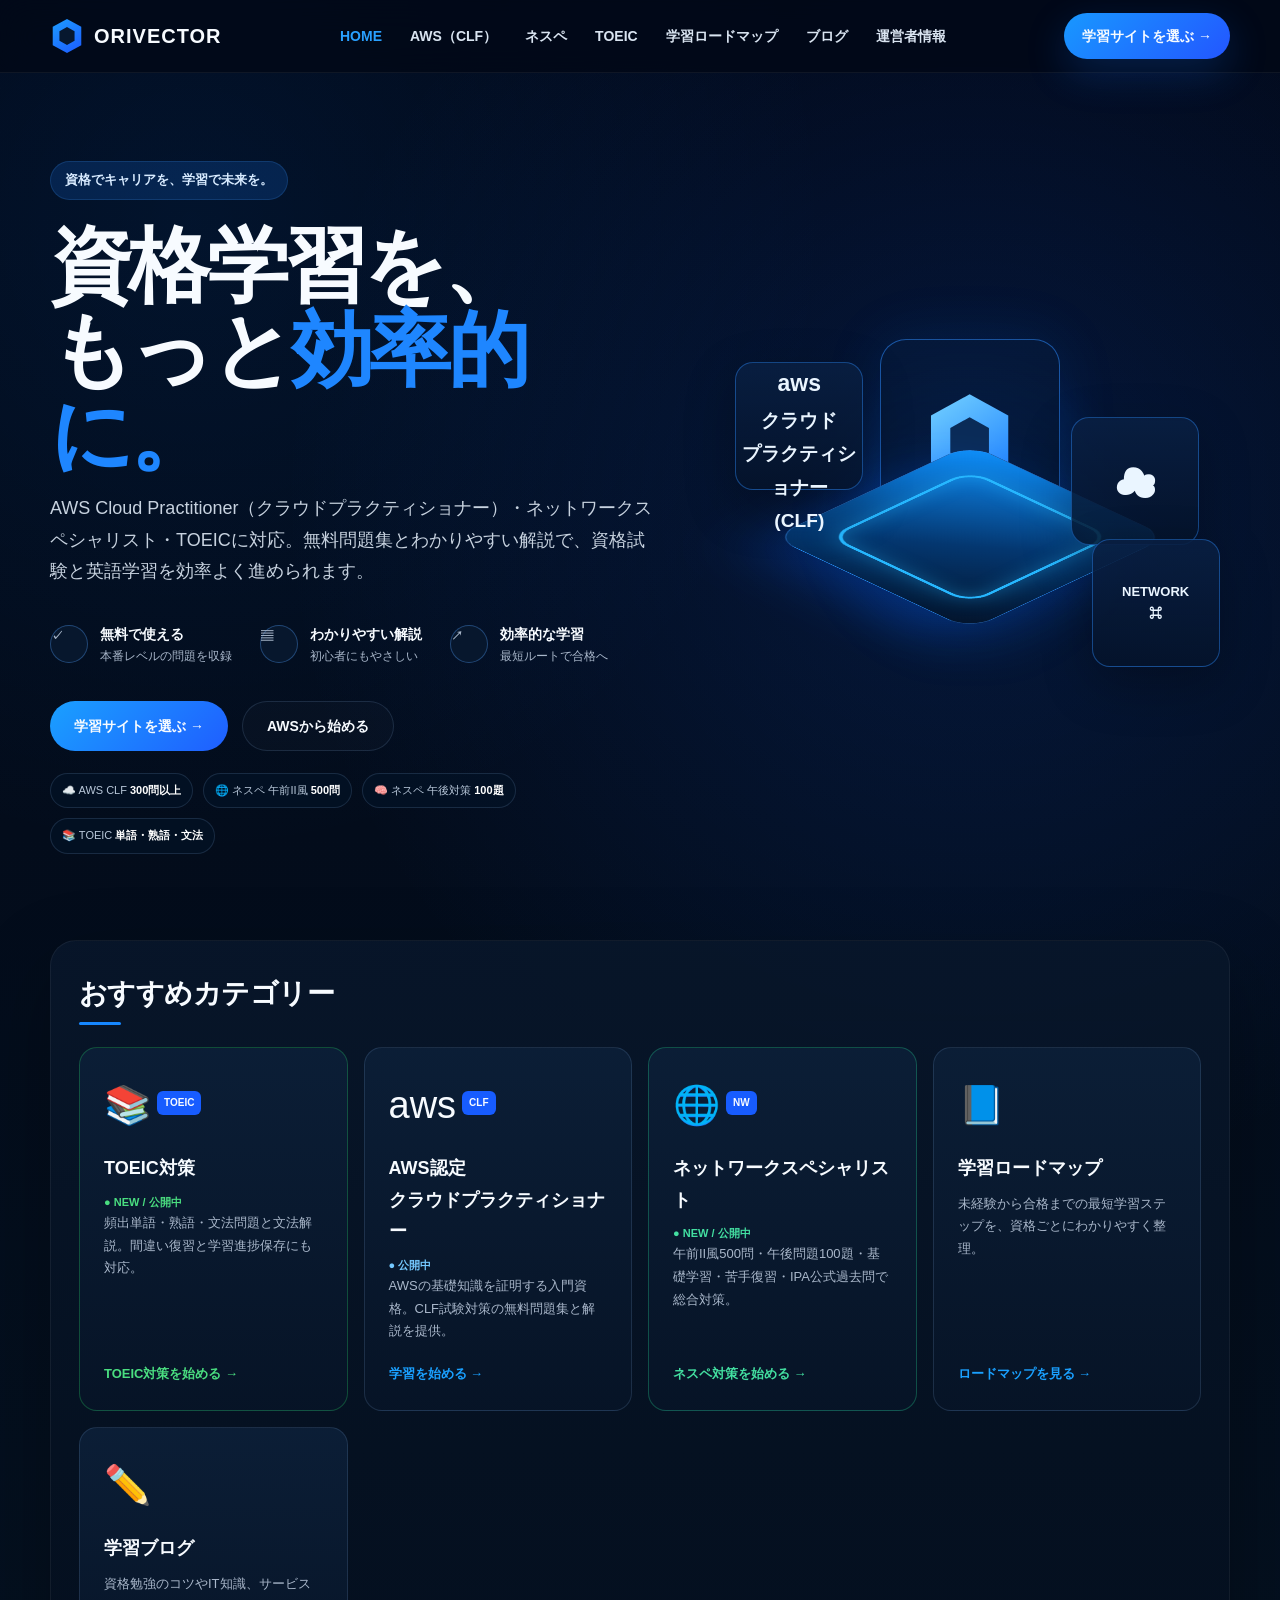
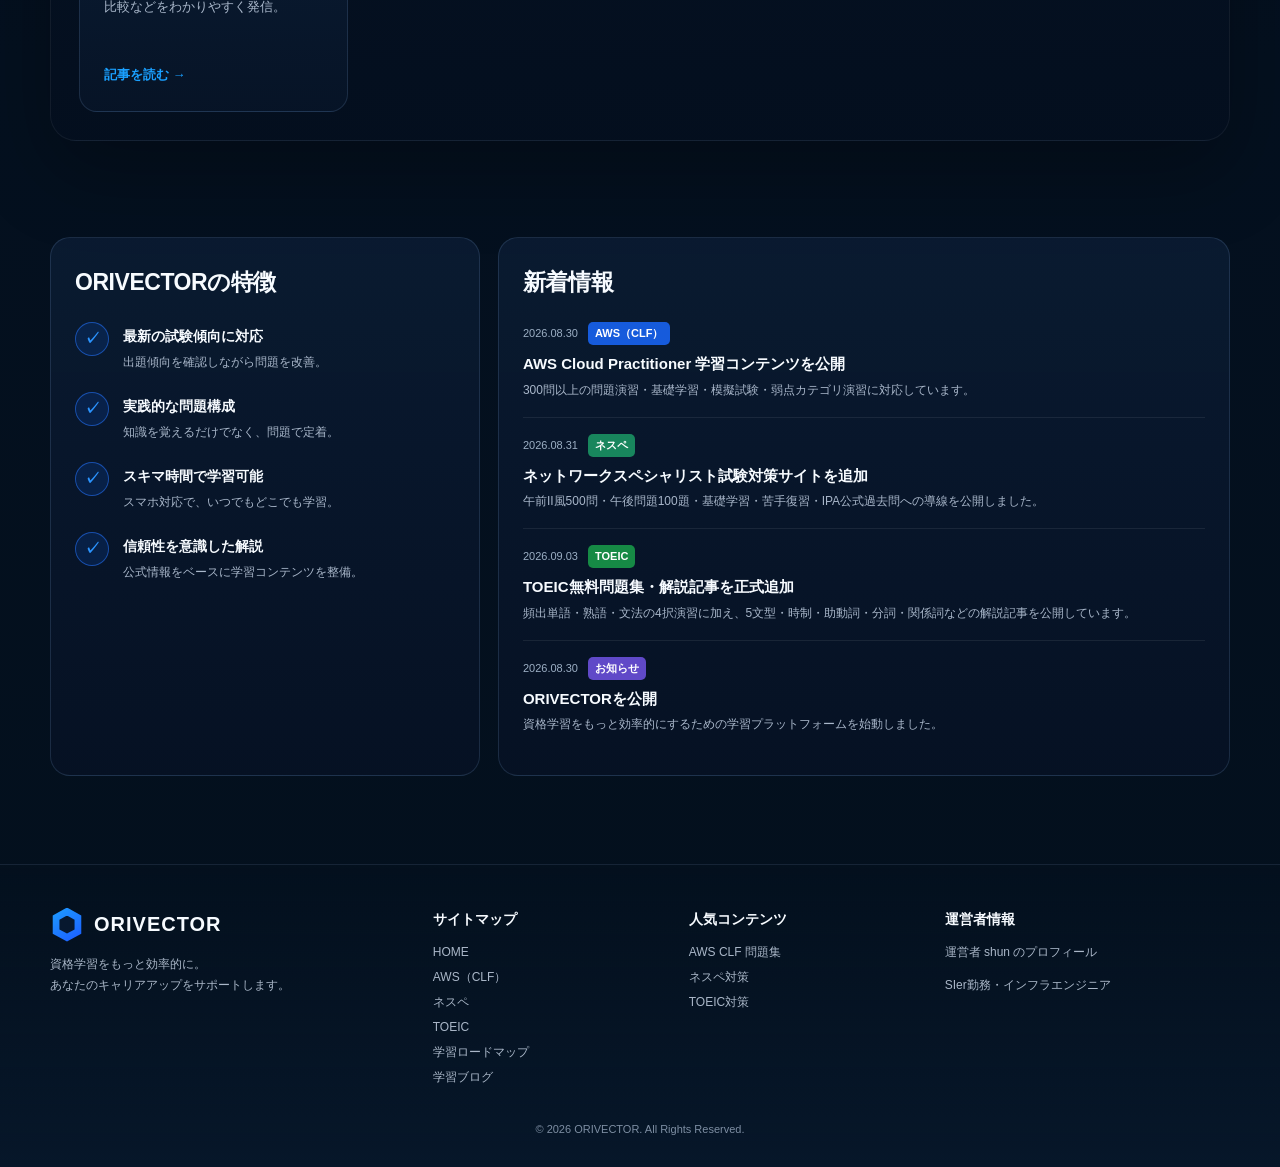
==== commit 4bb8ad3b: "Add learning blog and qualification roadmaps Create real /blog/ and /roadmap/ hubs, connect homepage" ====
--- a/index.html
+++ b/index.html
@@ -37,8 +37,8 @@
       <a href="/aws-study/">AWS（CLF）</a>
       <a href="/network-specialist-study/">ネスペ</a>
       <a href="/toeic-study/">TOEIC</a>
-      <a href="#roadmap">学習ロードマップ</a>
-      <a href="#blog">ブログ</a>
+      <a href="/roadmap/">学習ロードマップ</a>
+      <a href="/blog/">ブログ</a>
       <a href="/about/">運営者情報</a>
     </nav>
     <a class="top-cta" href="#categories">学習サイトを選ぶ →</a>
@@ -99,18 +99,18 @@
           <p>午前II風500問・午後問題100題・基礎学習・苦手復習・IPA公式過去問で総合対策。</p>
           <span class="link">ネスペ対策を始める →</span>
         </a>
-        <div class="card" id="roadmap">
+        <a class="card" href="/roadmap/">
           <div class="icon">📘</div>
           <h3>学習ロードマップ</h3>
           <p>未経験から合格までの最短学習ステップを、資格ごとにわかりやすく整理。</p>
-          <span class="link">順次公開 →</span>
-        </div>
-        <div class="card" id="blog">
+          <span class="link">ロードマップを見る →</span>
+        </a>
+        <a class="card" href="/blog/">
           <div class="icon">✏️</div>
           <h3>学習ブログ</h3>
           <p>資格勉強のコツやIT知識、サービス比較などをわかりやすく発信。</p>
-          <span class="link">準備中 →</span>
-        </div>
+          <span class="link">記事を読む →</span>
+        </a>
       </div>
     </div>
   </section>
@@ -158,7 +158,7 @@
       </div>
       <div>
         <h4>サイトマップ</h4>
-        <a href="/">HOME</a><a href="/aws-study/">AWS（CLF）</a><a href="/network-specialist-study/">ネスペ</a><a href="/toeic-study/">TOEIC</a><a href="#roadmap">学習ロードマップ</a>
+        <a href="/">HOME</a><a href="/aws-study/">AWS（CLF）</a><a href="/network-specialist-study/">ネスペ</a><a href="/toeic-study/">TOEIC</a><a href="/roadmap/">学習ロードマップ</a><a href="/blog/">学習ブログ</a>
       </div>
       <div>
         <h4>人気コンテンツ</h4>
@@ -176,4 +176,4 @@
   </div>
 </footer>
 </body>
-</html>+</html>
